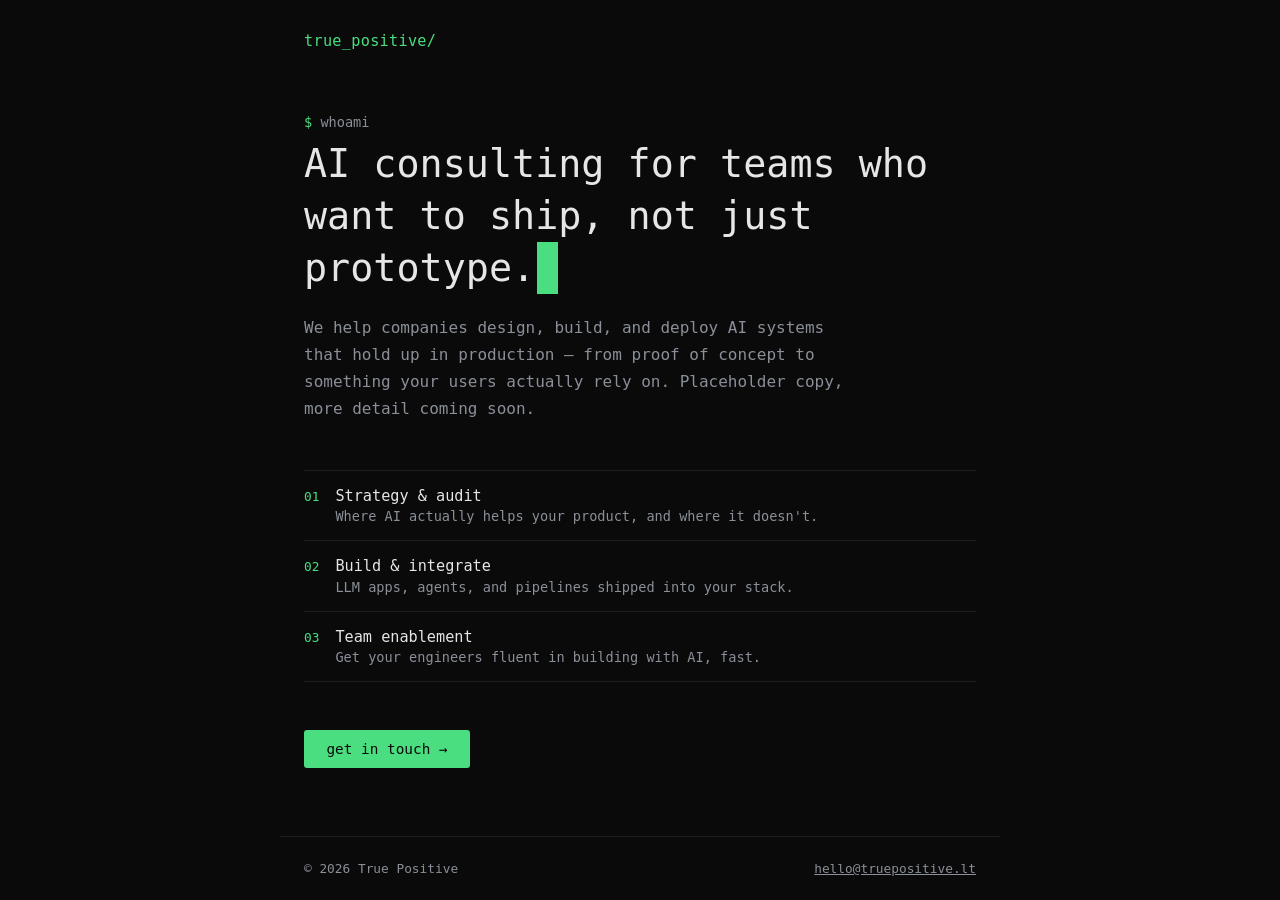
==== index.html @ 8015179a "Add minimalist AI consulting landing page Terminal-themed single-page site with placeholder copy, de" ====
<!doctype html>
<html lang="en">
<head>
<meta charset="utf-8">
<meta name="viewport" content="width=device-width, initial-scale=1">
<title>True Positive — AI Consulting</title>
<meta name="description" content="True Positive helps teams design, build, and ship reliable AI systems.">
<style>
  :root {
    --bg: #0a0a0a;
    --fg: #e6e6e6;
    --muted: #8a8f98;
    --accent: #4ade80;
    --border: #1f1f1f;
    --mono: ui-monospace, "JetBrains Mono", "SF Mono", Menlo, Consolas, monospace;
  }
  * { box-sizing: border-box; }
  html, body {
    margin: 0;
    padding: 0;
    background: var(--bg);
    color: var(--fg);
    font-family: var(--mono);
  }
  body {
    min-height: 100vh;
    display: flex;
    flex-direction: column;
  }
  header {
    padding: 2rem 1.5rem 0;
    max-width: 720px;
    margin: 0 auto;
    width: 100%;
  }
  .logo {
    font-size: 0.95rem;
    color: var(--accent);
    letter-spacing: 0.02em;
  }
  main {
    flex: 1;
    max-width: 720px;
    margin: 0 auto;
    padding: 4rem 1.5rem;
    width: 100%;
  }
  .prompt {
    color: var(--muted);
    font-size: 0.85rem;
    margin-bottom: 0.5rem;
  }
  .prompt::before {
    content: "$ ";
    color: var(--accent);
  }
  h1 {
    font-size: clamp(1.6rem, 4vw, 2.4rem);
    line-height: 1.35;
    font-weight: 500;
    margin: 0 0 1.25rem;
  }
  h1 .cursor {
    display: inline-block;
    width: 0.55em;
    background: var(--accent);
    animation: blink 1s step-end infinite;
    margin-left: 2px;
  }
  @keyframes blink {
    50% { opacity: 0; }
  }
  p.lead {
    color: var(--muted);
    font-size: 1rem;
    line-height: 1.7;
    max-width: 56ch;
    margin: 0 0 3rem;
  }
  .services {
    list-style: none;
    margin: 0 0 3rem;
    padding: 0;
    border-top: 1px solid var(--border);
  }
  .services li {
    border-bottom: 1px solid var(--border);
    padding: 1rem 0;
    display: flex;
    gap: 1rem;
    align-items: baseline;
  }
  .services li .tag {
    color: var(--accent);
    font-size: 0.8rem;
    flex: 0 0 auto;
  }
  .services li .desc {
    color: var(--fg);
    font-size: 0.95rem;
  }
  .services li .desc span {
    display: block;
    color: var(--muted);
    font-size: 0.85rem;
    margin-top: 0.2rem;
  }
  .cta {
    display: inline-block;
    color: var(--bg);
    background: var(--accent);
    text-decoration: none;
    padding: 0.7rem 1.4rem;
    font-size: 0.9rem;
    border-radius: 3px;
  }
  .cta:hover {
    opacity: 0.85;
  }
  footer {
    max-width: 720px;
    margin: 0 auto;
    width: 100%;
    padding: 1.5rem;
    color: var(--muted);
    font-size: 0.8rem;
    display: flex;
    justify-content: space-between;
    border-top: 1px solid var(--border);
  }
  footer a {
    color: var(--muted);
  }
  footer a:hover {
    color: var(--fg);
  }
</style>
</head>
<body>
  <header>
    <div class="logo">true_positive/</div>
  </header>

  <main>
    <div class="prompt">whoami</div>
    <h1>AI consulting for teams who want to ship, not just prototype.<span class="cursor">&nbsp;</span></h1>
    <p class="lead">
      We help companies design, build, and deploy AI systems that hold up in
      production — from proof of concept to something your users actually
      rely on. Placeholder copy, more detail coming soon.
    </p>

    <ul class="services">
      <li>
        <span class="tag">01</span>
        <span class="desc">Strategy & audit
          <span>Where AI actually helps your product, and where it doesn't.</span>
        </span>
      </li>
      <li>
        <span class="tag">02</span>
        <span class="desc">Build & integrate
          <span>LLM apps, agents, and pipelines shipped into your stack.</span>
        </span>
      </li>
      <li>
        <span class="tag">03</span>
        <span class="desc">Team enablement
          <span>Get your engineers fluent in building with AI, fast.</span>
        </span>
      </li>
    </ul>

    <a class="cta" href="mailto:hello@truepositive.lt">get in touch →</a>
  </main>

  <footer>
    <span>© 2026 True Positive</span>
    <a href="mailto:hello@truepositive.lt">hello@truepositive.lt</a>
  </footer>
</body>
</html>
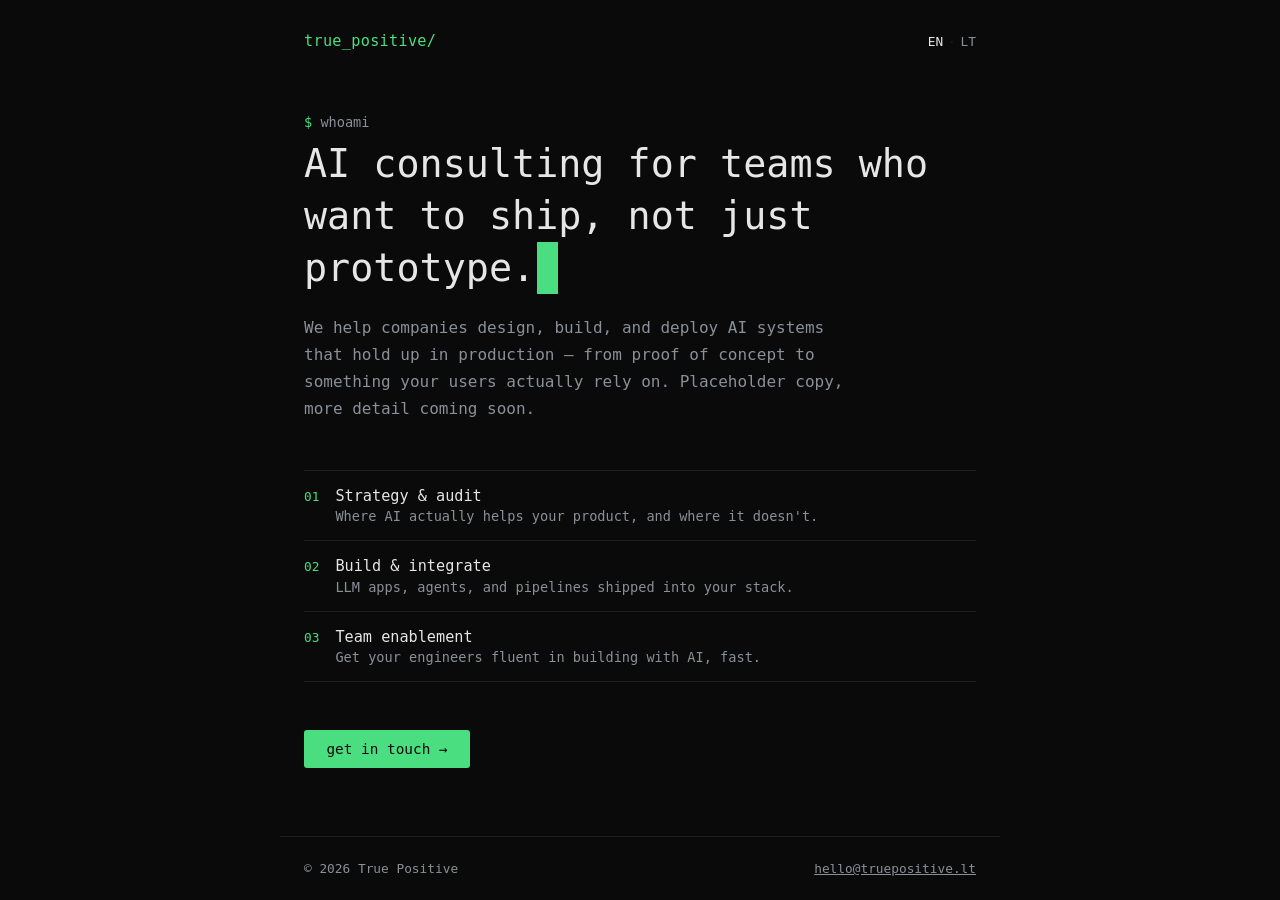
==== commit 1c6bc3bd: "Add Lithuanian translation with EN/LT language switcher Extracts shared styles into style.css and ad" ====
--- a/index.html
+++ b/index.html
@@ -5,140 +5,17 @@
 <meta name="viewport" content="width=device-width, initial-scale=1">
 <title>True Positive — AI Consulting</title>
 <meta name="description" content="True Positive helps teams design, build, and ship reliable AI systems.">
-<style>
-  :root {
-    --bg: #0a0a0a;
-    --fg: #e6e6e6;
-    --muted: #8a8f98;
-    --accent: #4ade80;
-    --border: #1f1f1f;
-    --mono: ui-monospace, "JetBrains Mono", "SF Mono", Menlo, Consolas, monospace;
-  }
-  * { box-sizing: border-box; }
-  html, body {
-    margin: 0;
-    padding: 0;
-    background: var(--bg);
-    color: var(--fg);
-    font-family: var(--mono);
-  }
-  body {
-    min-height: 100vh;
-    display: flex;
-    flex-direction: column;
-  }
-  header {
-    padding: 2rem 1.5rem 0;
-    max-width: 720px;
-    margin: 0 auto;
-    width: 100%;
-  }
-  .logo {
-    font-size: 0.95rem;
-    color: var(--accent);
-    letter-spacing: 0.02em;
-  }
-  main {
-    flex: 1;
-    max-width: 720px;
-    margin: 0 auto;
-    padding: 4rem 1.5rem;
-    width: 100%;
-  }
-  .prompt {
-    color: var(--muted);
-    font-size: 0.85rem;
-    margin-bottom: 0.5rem;
-  }
-  .prompt::before {
-    content: "$ ";
-    color: var(--accent);
-  }
-  h1 {
-    font-size: clamp(1.6rem, 4vw, 2.4rem);
-    line-height: 1.35;
-    font-weight: 500;
-    margin: 0 0 1.25rem;
-  }
-  h1 .cursor {
-    display: inline-block;
-    width: 0.55em;
-    background: var(--accent);
-    animation: blink 1s step-end infinite;
-    margin-left: 2px;
-  }
-  @keyframes blink {
-    50% { opacity: 0; }
-  }
-  p.lead {
-    color: var(--muted);
-    font-size: 1rem;
-    line-height: 1.7;
-    max-width: 56ch;
-    margin: 0 0 3rem;
-  }
-  .services {
-    list-style: none;
-    margin: 0 0 3rem;
-    padding: 0;
-    border-top: 1px solid var(--border);
-  }
-  .services li {
-    border-bottom: 1px solid var(--border);
-    padding: 1rem 0;
-    display: flex;
-    gap: 1rem;
-    align-items: baseline;
-  }
-  .services li .tag {
-    color: var(--accent);
-    font-size: 0.8rem;
-    flex: 0 0 auto;
-  }
-  .services li .desc {
-    color: var(--fg);
-    font-size: 0.95rem;
-  }
-  .services li .desc span {
-    display: block;
-    color: var(--muted);
-    font-size: 0.85rem;
-    margin-top: 0.2rem;
-  }
-  .cta {
-    display: inline-block;
-    color: var(--bg);
-    background: var(--accent);
-    text-decoration: none;
-    padding: 0.7rem 1.4rem;
-    font-size: 0.9rem;
-    border-radius: 3px;
-  }
-  .cta:hover {
-    opacity: 0.85;
-  }
-  footer {
-    max-width: 720px;
-    margin: 0 auto;
-    width: 100%;
-    padding: 1.5rem;
-    color: var(--muted);
-    font-size: 0.8rem;
-    display: flex;
-    justify-content: space-between;
-    border-top: 1px solid var(--border);
-  }
-  footer a {
-    color: var(--muted);
-  }
-  footer a:hover {
-    color: var(--fg);
-  }
-</style>
+<link rel="stylesheet" href="style.css">
+<link rel="alternate" hreflang="en" href="https://truepositive.lt/">
+<link rel="alternate" hreflang="lt" href="https://truepositive.lt/lt/">
+<link rel="alternate" hreflang="x-default" href="https://truepositive.lt/">
 </head>
 <body>
   <header>
     <div class="logo">true_positive/</div>
+    <nav class="lang-switch">
+      <a class="active" href="/">EN</a><span>·</span><a href="/lt/">LT</a>
+    </nav>
   </header>
 
   <main>
--- a/style.css
+++ b/style.css
@@ -0,0 +1,149 @@
+:root {
+  --bg: #0a0a0a;
+  --fg: #e6e6e6;
+  --muted: #8a8f98;
+  --accent: #4ade80;
+  --border: #1f1f1f;
+  --mono: ui-monospace, "JetBrains Mono", "SF Mono", Menlo, Consolas, monospace;
+}
+* { box-sizing: border-box; }
+html, body {
+  margin: 0;
+  padding: 0;
+  background: var(--bg);
+  color: var(--fg);
+  font-family: var(--mono);
+}
+body {
+  min-height: 100vh;
+  display: flex;
+  flex-direction: column;
+}
+header {
+  padding: 2rem 1.5rem 0;
+  max-width: 720px;
+  margin: 0 auto;
+  width: 100%;
+  display: flex;
+  align-items: center;
+  justify-content: space-between;
+}
+.logo {
+  font-size: 0.95rem;
+  color: var(--accent);
+  letter-spacing: 0.02em;
+}
+.lang-switch {
+  font-size: 0.8rem;
+  color: var(--muted);
+}
+.lang-switch a {
+  color: var(--muted);
+  text-decoration: none;
+}
+.lang-switch a.active {
+  color: var(--fg);
+}
+.lang-switch a:hover {
+  color: var(--fg);
+}
+.lang-switch span {
+  margin: 0 0.3rem;
+  color: var(--border);
+}
+main {
+  flex: 1;
+  max-width: 720px;
+  margin: 0 auto;
+  padding: 4rem 1.5rem;
+  width: 100%;
+}
+.prompt {
+  color: var(--muted);
+  font-size: 0.85rem;
+  margin-bottom: 0.5rem;
+}
+.prompt::before {
+  content: "$ ";
+  color: var(--accent);
+}
+h1 {
+  font-size: clamp(1.6rem, 4vw, 2.4rem);
+  line-height: 1.35;
+  font-weight: 500;
+  margin: 0 0 1.25rem;
+}
+h1 .cursor {
+  display: inline-block;
+  width: 0.55em;
+  background: var(--accent);
+  animation: blink 1s step-end infinite;
+  margin-left: 2px;
+}
+@keyframes blink {
+  50% { opacity: 0; }
+}
+p.lead {
+  color: var(--muted);
+  font-size: 1rem;
+  line-height: 1.7;
+  max-width: 56ch;
+  margin: 0 0 3rem;
+}
+.services {
+  list-style: none;
+  margin: 0 0 3rem;
+  padding: 0;
+  border-top: 1px solid var(--border);
+}
+.services li {
+  border-bottom: 1px solid var(--border);
+  padding: 1rem 0;
+  display: flex;
+  gap: 1rem;
+  align-items: baseline;
+}
+.services li .tag {
+  color: var(--accent);
+  font-size: 0.8rem;
+  flex: 0 0 auto;
+}
+.services li .desc {
+  color: var(--fg);
+  font-size: 0.95rem;
+}
+.services li .desc span {
+  display: block;
+  color: var(--muted);
+  font-size: 0.85rem;
+  margin-top: 0.2rem;
+}
+.cta {
+  display: inline-block;
+  color: var(--bg);
+  background: var(--accent);
+  text-decoration: none;
+  padding: 0.7rem 1.4rem;
+  font-size: 0.9rem;
+  border-radius: 3px;
+}
+.cta:hover {
+  opacity: 0.85;
+}
+footer {
+  max-width: 720px;
+  margin: 0 auto;
+  width: 100%;
+  padding: 1.5rem;
+  color: var(--muted);
+  font-size: 0.8rem;
+  display: flex;
+  justify-content: space-between;
+  border-top: 1px solid var(--border);
+}
+footer a {
+  color: var(--muted);
+}
+footer a:hover {
+  color: var(--fg);
+}
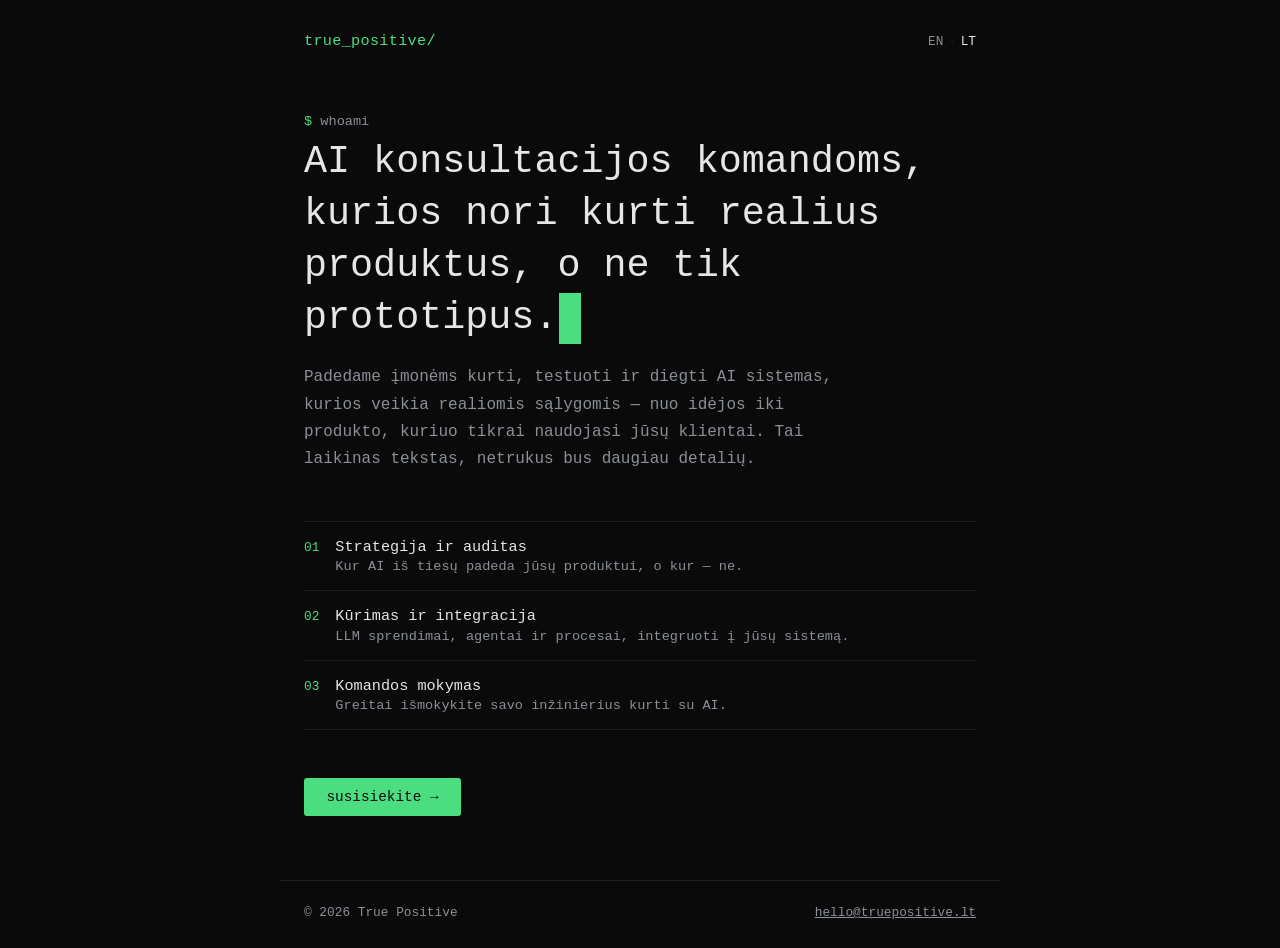
==== commit 445dc672: "Swap language routing: Lithuanian at /, English at /en/ Domain is Lithuanian-registered and LT is th" ====
--- a/index.html
+++ b/index.html
@@ -1,54 +1,54 @@
 <!doctype html>
-<html lang="en">
+<html lang="lt">
 <head>
 <meta charset="utf-8">
 <meta name="viewport" content="width=device-width, initial-scale=1">
-<title>True Positive — AI Consulting</title>
-<meta name="description" content="True Positive helps teams design, build, and ship reliable AI systems.">
+<title>True Positive — AI Konsultacijos</title>
+<meta name="description" content="True Positive padeda komandoms kurti, testuoti ir diegti patikimas AI sistemas.">
 <link rel="stylesheet" href="style.css">
-<link rel="alternate" hreflang="en" href="https://truepositive.lt/">
-<link rel="alternate" hreflang="lt" href="https://truepositive.lt/lt/">
+<link rel="alternate" hreflang="en" href="https://truepositive.lt/en/">
+<link rel="alternate" hreflang="lt" href="https://truepositive.lt/">
 <link rel="alternate" hreflang="x-default" href="https://truepositive.lt/">
 </head>
 <body>
   <header>
     <div class="logo">true_positive/</div>
     <nav class="lang-switch">
-      <a class="active" href="/">EN</a><span>·</span><a href="/lt/">LT</a>
+      <a href="/en/">EN</a><span>·</span><a class="active" href="/">LT</a>
     </nav>
   </header>
 
   <main>
     <div class="prompt">whoami</div>
-    <h1>AI consulting for teams who want to ship, not just prototype.<span class="cursor">&nbsp;</span></h1>
+    <h1>AI konsultacijos komandoms, kurios nori kurti realius produktus, o ne tik prototipus.<span class="cursor">&nbsp;</span></h1>
     <p class="lead">
-      We help companies design, build, and deploy AI systems that hold up in
-      production — from proof of concept to something your users actually
-      rely on. Placeholder copy, more detail coming soon.
+      Padedame įmonėms kurti, testuoti ir diegti AI sistemas, kurios veikia
+      realiomis sąlygomis — nuo idėjos iki produkto, kuriuo tikrai naudojasi
+      jūsų klientai. Tai laikinas tekstas, netrukus bus daugiau detalių.
     </p>
 
     <ul class="services">
       <li>
         <span class="tag">01</span>
-        <span class="desc">Strategy & audit
-          <span>Where AI actually helps your product, and where it doesn't.</span>
+        <span class="desc">Strategija ir auditas
+          <span>Kur AI iš tiesų padeda jūsų produktui, o kur — ne.</span>
         </span>
       </li>
       <li>
         <span class="tag">02</span>
-        <span class="desc">Build & integrate
-          <span>LLM apps, agents, and pipelines shipped into your stack.</span>
+        <span class="desc">Kūrimas ir integracija
+          <span>LLM sprendimai, agentai ir procesai, integruoti į jūsų sistemą.</span>
         </span>
       </li>
       <li>
         <span class="tag">03</span>
-        <span class="desc">Team enablement
-          <span>Get your engineers fluent in building with AI, fast.</span>
+        <span class="desc">Komandos mokymas
+          <span>Greitai išmokykite savo inžinierius kurti su AI.</span>
         </span>
       </li>
     </ul>
 
-    <a class="cta" href="mailto:hello@truepositive.lt">get in touch →</a>
+    <a class="cta" href="mailto:hello@truepositive.lt">susisiekite →</a>
   </main>
 
   <footer>
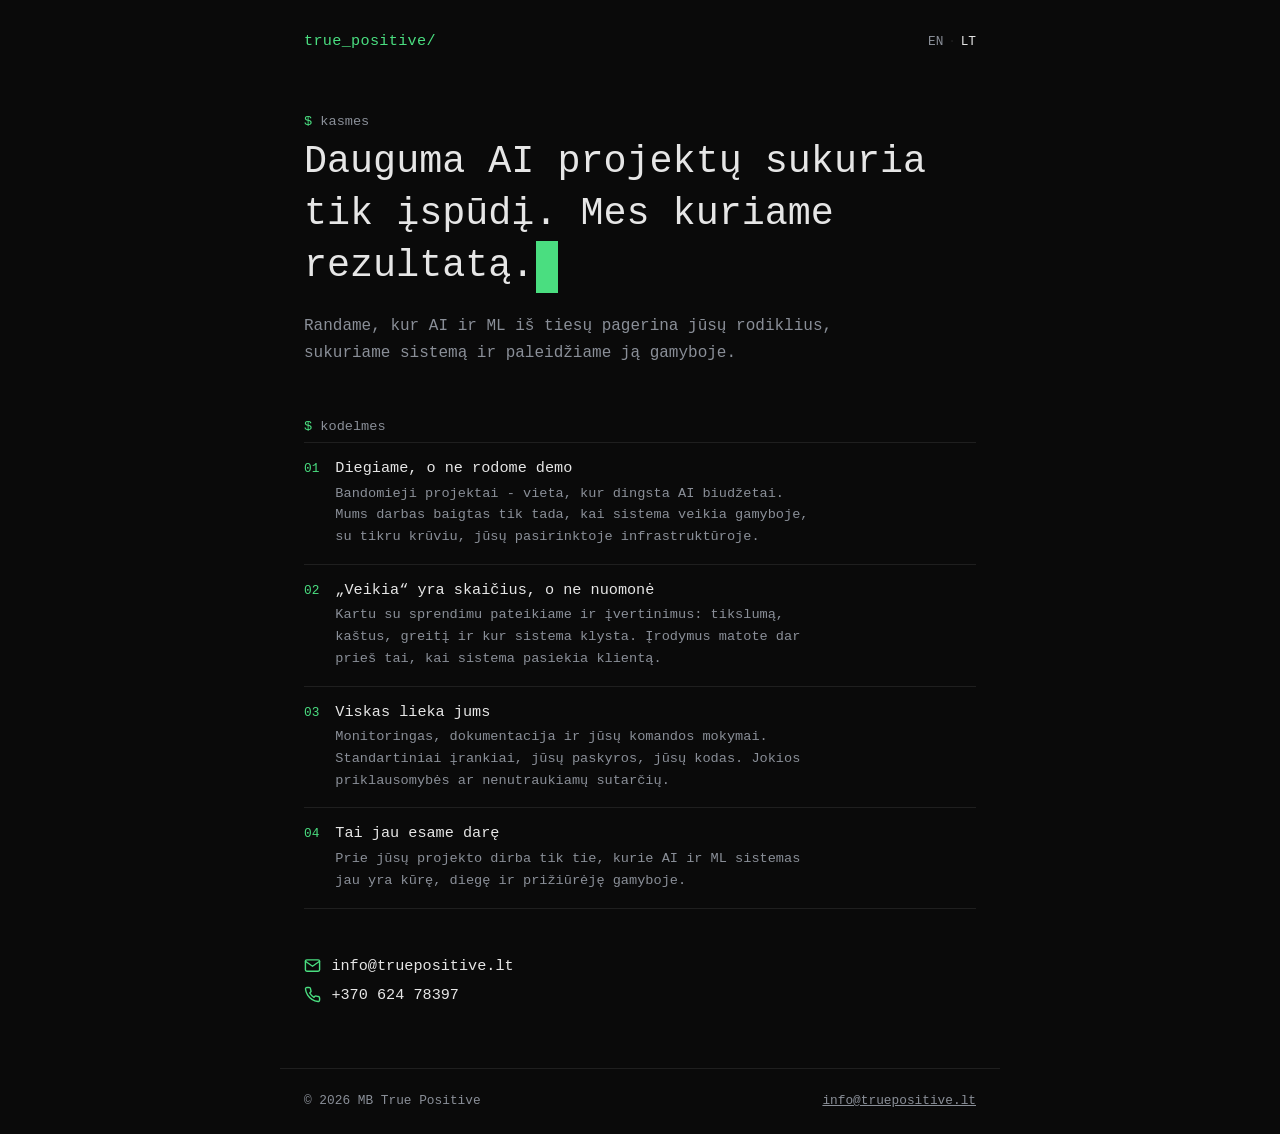
==== commit df161d2c: "Rewrite landing copy: sharper headline, why-us section Replace the placeholder hero copy and the gen" ====
--- a/index.html
+++ b/index.html
@@ -3,8 +3,8 @@
 <head>
 <meta charset="utf-8">
 <meta name="viewport" content="width=device-width, initial-scale=1">
-<title>True Positive — AI Konsultacijos</title>
-<meta name="description" content="True Positive padeda komandoms kurti, testuoti ir diegti patikimas AI sistemas.">
+<title>True Positive - AI ir ML Konsultacijos</title>
+<meta name="description" content="AI ir ML konsultacijos. Randame, kur AI iš tiesų atsiperka, sukuriame sprendimą, įdiegiame į gamybą ir perduodame jūsų komandai.">
 <link rel="stylesheet" href="style.css">
 <link rel="alternate" hreflang="en" href="https://truepositive.lt/en/">
 <link rel="alternate" hreflang="lt" href="https://truepositive.lt/">
@@ -19,41 +19,56 @@
   </header>
 
   <main>
-    <div class="prompt">whoami</div>
-    <h1>AI konsultacijos komandoms, kurios nori kurti realius produktus, o ne tik prototipus.<span class="cursor">&nbsp;</span></h1>
+    <div class="prompt">kasmes</div>
+    <h1>Dauguma AI projektų sukuria tik įspūdį. Mes kuriame rezultatą.<span class="cursor">&nbsp;</span></h1>
     <p class="lead">
-      Padedame įmonėms kurti, testuoti ir diegti AI sistemas, kurios veikia
-      realiomis sąlygomis — nuo idėjos iki produkto, kuriuo tikrai naudojasi
-      jūsų klientai. Tai laikinas tekstas, netrukus bus daugiau detalių.
+      Randame, kur AI ir ML iš tiesų pagerina jūsų rodiklius, sukuriame
+      sistemą ir paleidžiame ją gamyboje.
     </p>
 
-    <ul class="services">
+    <div class="prompt second">kodelmes</div>
+    <ul class="why">
       <li>
         <span class="tag">01</span>
-        <span class="desc">Strategija ir auditas
-          <span>Kur AI iš tiesų padeda jūsų produktui, o kur — ne.</span>
+        <span class="desc">Diegiame, o ne rodome demo
+          <span>Bandomieji projektai - vieta, kur dingsta AI biudžetai. Mums darbas baigtas tik tada, kai sistema veikia gamyboje, su tikru krūviu, jūsų pasirinktoje infrastruktūroje.</span>
         </span>
       </li>
       <li>
         <span class="tag">02</span>
-        <span class="desc">Kūrimas ir integracija
-          <span>LLM sprendimai, agentai ir procesai, integruoti į jūsų sistemą.</span>
+        <span class="desc">&bdquo;Veikia&ldquo; yra skaičius, o ne nuomonė
+          <span>Kartu su sprendimu pateikiame ir įvertinimus: tikslumą, kaštus, greitį ir kur sistema klysta. Įrodymus matote dar prieš tai, kai sistema pasiekia klientą.</span>
         </span>
       </li>
       <li>
         <span class="tag">03</span>
-        <span class="desc">Komandos mokymas
-          <span>Greitai išmokykite savo inžinierius kurti su AI.</span>
+        <span class="desc">Viskas lieka jums
+          <span>Monitoringas, dokumentacija ir jūsų komandos mokymai. Standartiniai įrankiai, jūsų paskyros, jūsų kodas. Jokios priklausomybės ar nenutraukiamų sutarčių.</span>
+        </span>
+      </li>
+      <li>
+        <span class="tag">04</span>
+        <span class="desc">Tai jau esame darę
+          <span>Prie jūsų projekto dirba tik tie, kurie AI ir ML sistemas jau yra kūrę, diegę ir prižiūrėję gamyboje.</span>
         </span>
       </li>
     </ul>
 
-    <a class="cta" href="mailto:hello@truepositive.lt">susisiekite →</a>
+    <div class="contact">
+      <a href="mailto:info@truepositive.lt">
+        <svg viewBox="0 0 24 24" fill="none" stroke="currentColor" stroke-width="2" stroke-linecap="round" stroke-linejoin="round"><path d="M4 4h16c1.1 0 2 .9 2 2v12c0 1.1-.9 2-2 2H4c-1.1 0-2-.9-2-2V6c0-1.1.9-2 2-2z"/><polyline points="22 6 12 13 2 6"/></svg>
+        info@truepositive.lt
+      </a>
+      <a href="tel:+37062478397">
+        <svg viewBox="0 0 24 24" fill="none" stroke="currentColor" stroke-width="2" stroke-linecap="round" stroke-linejoin="round"><path d="M22 16.92v3a2 2 0 0 1-2.18 2 19.79 19.79 0 0 1-8.63-3.07 19.5 19.5 0 0 1-6-6 19.79 19.79 0 0 1-3.07-8.67A2 2 0 0 1 4.11 2h3a2 2 0 0 1 2 1.72c.127.96.361 1.903.7 2.81a2 2 0 0 1-.45 2.11L8.09 9.91a16 16 0 0 0 6 6l1.27-1.27a2 2 0 0 1 2.11-.45c.907.339 1.85.573 2.81.7A2 2 0 0 1 22 16.92z"/></svg>
+        +370 624 78397
+      </a>
+    </div>
   </main>
 
   <footer>
-    <span>© 2026 True Positive</span>
-    <a href="mailto:hello@truepositive.lt">hello@truepositive.lt</a>
+    <span>© 2026 MB True Positive</span>
+    <a href="mailto:info@truepositive.lt">info@truepositive.lt</a>
   </footer>
 </body>
 </html>
--- a/style.css
+++ b/style.css
@@ -67,6 +67,9 @@
   content: "$ ";
   color: var(--accent);
 }
+.prompt.second {
+  margin-top: 3.25rem;
+}
 h1 {
   font-size: clamp(1.6rem, 4vw, 2.4rem);
   line-height: 1.35;
@@ -88,47 +91,60 @@
   font-size: 1rem;
   line-height: 1.7;
   max-width: 56ch;
-  margin: 0 0 3rem;
+  margin: 0;
 }
-.services {
+.why {
   list-style: none;
   margin: 0 0 3rem;
   padding: 0;
   border-top: 1px solid var(--border);
 }
-.services li {
+.why li {
   border-bottom: 1px solid var(--border);
   padding: 1rem 0;
   display: flex;
   gap: 1rem;
   align-items: baseline;
 }
-.services li .tag {
+.why li .tag {
   color: var(--accent);
   font-size: 0.8rem;
   flex: 0 0 auto;
 }
-.services li .desc {
+.why li .desc {
   color: var(--fg);
   font-size: 0.95rem;
 }
-.services li .desc span {
+.why li .desc span {
   display: block;
   color: var(--muted);
   font-size: 0.85rem;
-  margin-top: 0.2rem;
+  line-height: 1.6;
+  max-width: 58ch;
+  margin-top: 0.35rem;
 }
-.cta {
-  display: inline-block;
-  color: var(--bg);
-  background: var(--accent);
+.contact {
+  display: flex;
+  flex-direction: column;
+  gap: 0.7rem;
+  font-size: 0.95rem;
+}
+.contact a {
+  display: inline-flex;
+  align-items: center;
+  gap: 0.65rem;
+  width: fit-content;
+  color: var(--fg);
   text-decoration: none;
-  padding: 0.7rem 1.4rem;
-  font-size: 0.9rem;
-  border-radius: 3px;
 }
-.cta:hover {
-  opacity: 0.85;
+.contact a:hover {
+  color: var(--accent);
+}
+.contact svg {
+  width: 17px;
+  height: 17px;
+  flex: 0 0 auto;
+  color: var(--accent);
 }
 footer {
   max-width: 720px;
